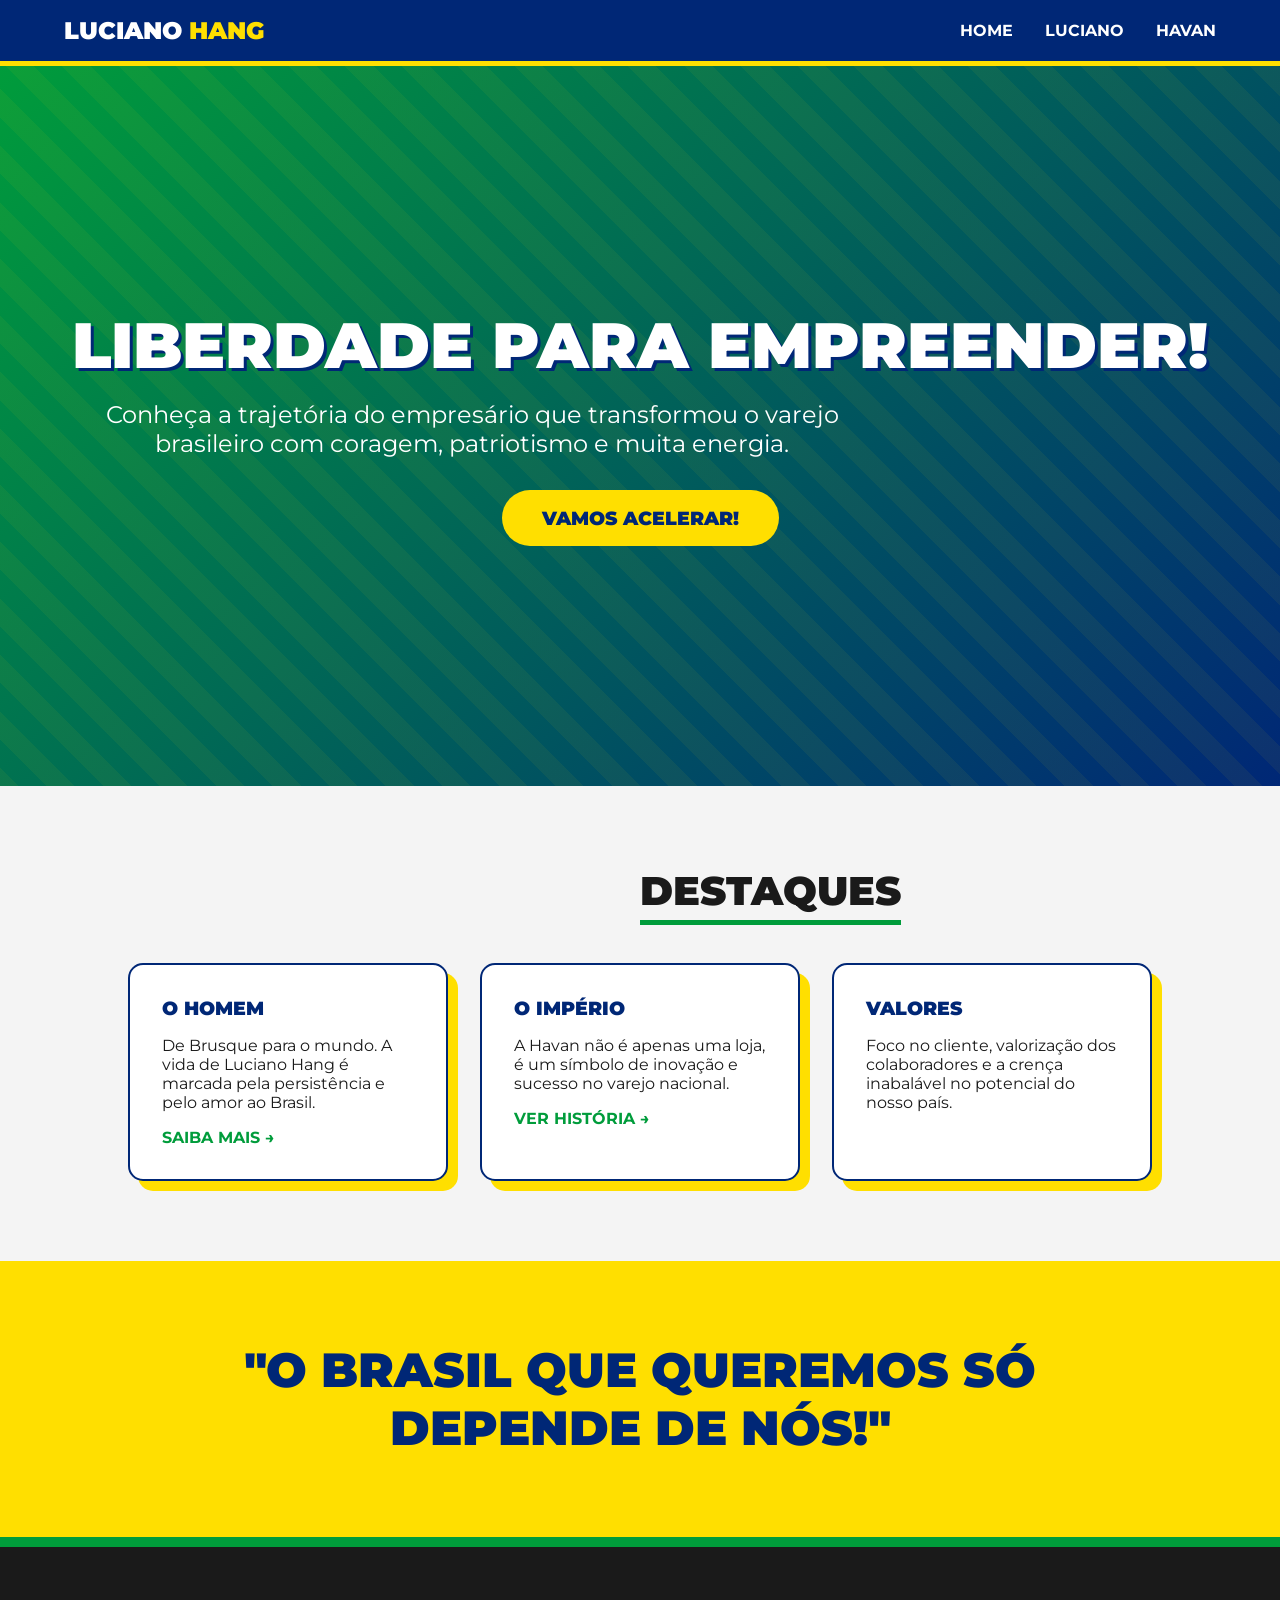
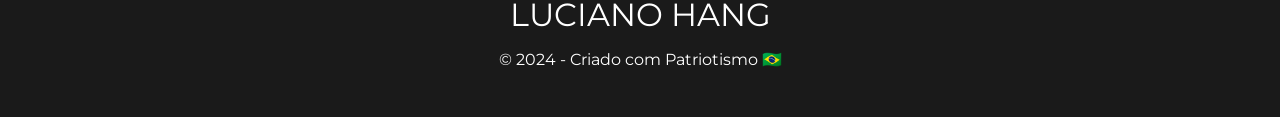
==== Luciano hang/index.html @ 40e2f148 "Add files via upload" ====
<!DOCTYPE html>
<html lang="pt-br">
<head>
    <meta charset="UTF-8">
    <meta name="viewport" content="width=device-width, initial-scale=1.0">
    <title>Luciano Hang | O Dono da Havan</title>
    <link rel="stylesheet" href="style.css">
    <link href="https://fonts.googleapis.com/css2?family=Montserrat:wght@400;700;900&display=swap" rel="stylesheet">
</head>
<body>
    <header>
        <div class="logo">LUCIANO <span>HANG</span></div>
        <nav>
            <ul>
                <li><a href="index.html">Home</a></li>
                <li><a href="luciano.html">Luciano</a></li>
                <li><a href="havan.html">Havan</a></li>
            </ul>
        </nav>
    </header>

    <main>
        <section class="hero">
            <div class="hero-content animate">
                <h1>LIBERDADE PARA EMPREENDER!</h1>
                <p>Conheça a trajetória do empresário que transformou o varejo brasileiro com coragem, patriotismo e muita energia.</p>
                <a href="#destaques" class="btn-main">VAMOS ACELERAR!</a>
            </div>
        </section>

        <section id="destaques">
            <h2 class="section-title animate">Destaques</h2>
            <div class="grid-container">
                <div class="card animate">
                    <h3>O Homem</h3>
                    <p>De Brusque para o mundo. A vida de Luciano Hang é marcada pela persistência e pelo amor ao Brasil.</p>
                    <a href="luciano.html" style="color: var(--green); font-weight: bold; text-decoration: none; display: inline-block; margin-top: 1rem;">SAIBA MAIS →</a>
                </div>
                <div class="card animate">
                    <h3>O Império</h3>
                    <p>A Havan não é apenas uma loja, é um símbolo de inovação e sucesso no varejo nacional.</p>
                    <a href="havan.html" style="color: var(--green); font-weight: bold; text-decoration: none; display: inline-block; margin-top: 1rem;">VER HISTÓRIA →</a>
                </div>
                <div class="card animate">
                    <h3>Valores</h3>
                    <p>Foco no cliente, valorização dos colaboradores e a crença inabalável no potencial do nosso país.</p>
                </div>
            </div>
        </section>

        <section style="background: var(--yellow); text-align: center;">
            <div class="animate">
                <h2 style="color: var(--blue); font-size: 3rem;">"O BRASIL QUE QUEREMOS SÓ DEPENDE DE NÓS!"</h2>
            </div>
        </section>
    </main>

    <footer>
        <div class="footer-logo">LUCIANO <span>HANG</span></div>
        <p>&copy; 2024 - Criado com Patriotismo 🇧🇷</p>
    </footer>

    <script src="script.js"></script>
</body>
</html>
---- Luciano hang/style.css ----
:root {
    --green: #009c3b;
    --yellow: #ffdf00;
    --blue: #002776;
    --white: #ffffff;
    --black: #1a1a1a;
    --light-gray: #f4f4f4;
}

* {
    margin: 0;
    padding: 0;
    box-sizing: border-box;
    font-family: 'Montserrat', sans-serif;
}

body {
    background-color: var(--light-gray);
    color: var(--black);
    overflow-x: hidden;
}

h1, h2, h3 {
    text-transform: uppercase;
    font-weight: 900;
}

/* Animations */
@keyframes slideIn {
    from { opacity: 0; transform: translateY(50px); }
    to { opacity: 1; transform: translateY(0); }
}

@keyframes pulse {
    0% { transform: scale(1); }
    50% { transform: scale(1.05); }
    100% { transform: scale(1); }
}

@keyframes float {
    0% { transform: translateY(0px); }
    50% { transform: translateY(-10px); }
    100% { transform: translateY(0px); }
}

.animate {
    opacity: 0;
    transition: all 0.8s ease-out;
}

.animate.visible {
    opacity: 1;
    transform: translateY(0);
}

/* Layout */
header {
    background: var(--blue);
    padding: 1rem 5%;
    display: flex;
    justify-content: space-between;
    align-items: center;
    position: sticky;
    top: 0;
    z-index: 1000;
    border-bottom: 5px solid var(--yellow);
}

.logo {
    color: var(--white);
    font-size: 1.5rem;
    font-weight: 900;
}

.logo span {
    color: var(--yellow);
}

nav ul {
    display: flex;
    list-style: none;
}

nav ul li {
    margin-left: 2rem;
}

nav ul li a {
    color: var(--white);
    text-decoration: none;
    font-weight: 700;
    text-transform: uppercase;
    transition: color 0.3s;
}

nav ul li a:hover {
    color: var(--yellow);
}

/* Hero Section */
.hero {
    height: 80vh;
    background: linear-gradient(135deg, var(--green) 0%, var(--blue) 100%);
    display: flex;
    flex-direction: column;
    justify-content: center;
    align-items: center;
    text-align: center;
    color: var(--white);
    padding: 2rem;
    position: relative;
    overflow: hidden;
}

.hero::after {
    content: '';
    position: absolute;
    width: 200%;
    height: 200%;
    background: repeating-linear-gradient(45deg, transparent, transparent 20px, rgba(255, 223, 0, 0.05) 20px, rgba(255, 223, 0, 0.05) 40px);
    z-index: 0;
}

.hero-content {
    position: relative;
    z-index: 1;
}

.hero h1 {
    font-size: 4rem;
    margin-bottom: 1rem;
    text-shadow: 3px 3px 0px var(--blue);
}

.hero p {
    font-size: 1.5rem;
    max-width: 800px;
    margin-bottom: 2rem;
}

.btn-main {
    background: var(--yellow);
    color: var(--blue);
    padding: 1rem 2.5rem;
    border: none;
    border-radius: 50px;
    font-weight: 900;
    font-size: 1.2rem;
    cursor: pointer;
    text-decoration: none;
    display: inline-block;
    transition: transform 0.3s, box-shadow 0.3s;
    animation: pulse 2s infinite;
}

.btn-main:hover {
    transform: scale(1.1);
    box-shadow: 0 10px 20px rgba(0,0,0,0.2);
}

/* Sections */
section {
    padding: 5rem 10%;
}

.section-title {
    text-align: center;
    font-size: 2.5rem;
    margin-bottom: 3rem;
    position: relative;
    display: inline-block;
    left: 50%;
    transform: translateX(-50%);
}

.section-title::after {
    content: '';
    position: absolute;
    bottom: -10px;
    left: 0;
    width: 100%;
    height: 5px;
    background: var(--green);
}

.grid-container {
    display: grid;
    grid-template-columns: repeat(auto-fit, minmax(300px, 1fr));
    gap: 2rem;
}

.card {
    background: var(--white);
    padding: 2rem;
    border-radius: 15px;
    box-shadow: 10px 10px 0px var(--yellow);
    border: 2px solid var(--blue);
    transition: transform 0.3s;
}

.card:hover {
    transform: rotate(-2deg) scale(1.02);
}

.card h3 {
    color: var(--blue);
    margin-bottom: 1rem;
}

/* Footer */
footer {
    background: var(--black);
    color: var(--white);
    padding: 3rem 5%;
    text-align: center;
    border-top: 10px solid var(--green);
}

.footer-logo {
    font-size: 2rem;
    margin-bottom: 1rem;
}

/* Responsive */
@media (max-width: 768px) {
    .hero h1 { font-size: 2.5rem; }
    nav ul { display: none; }
}
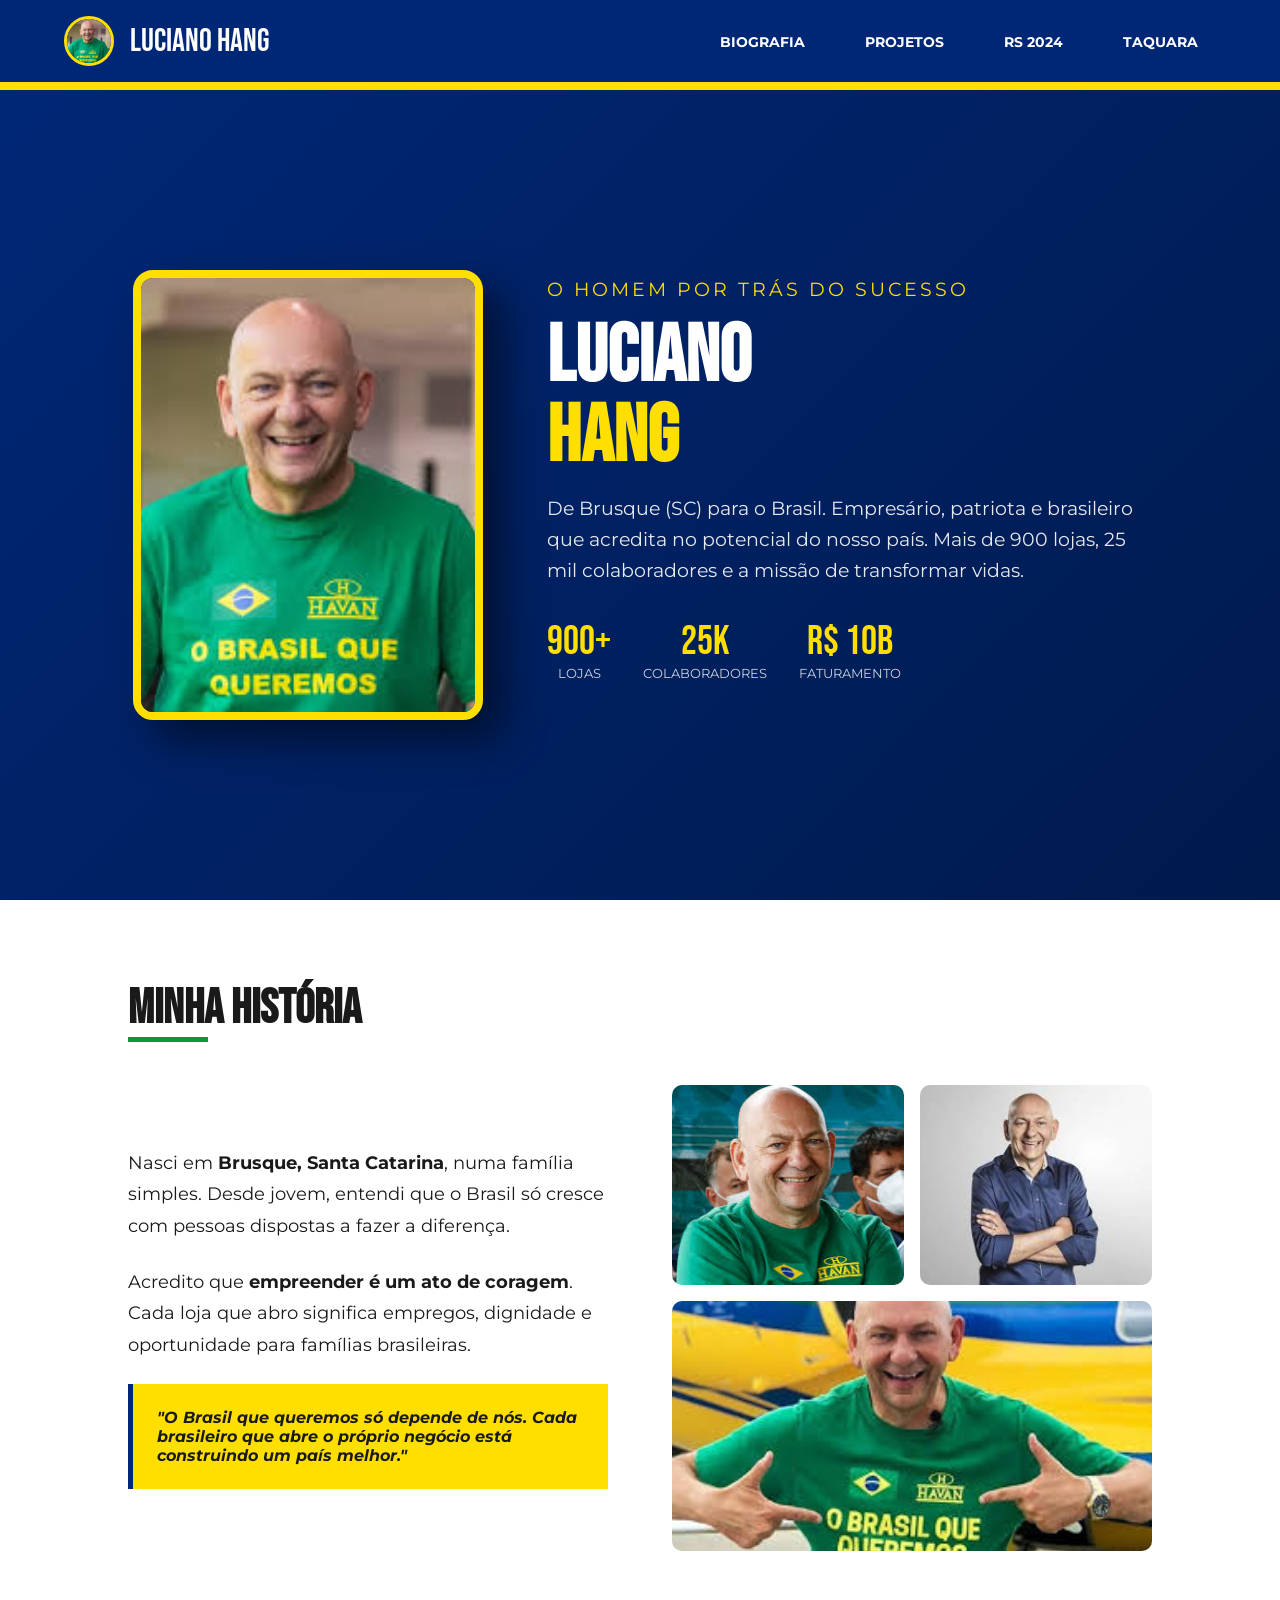
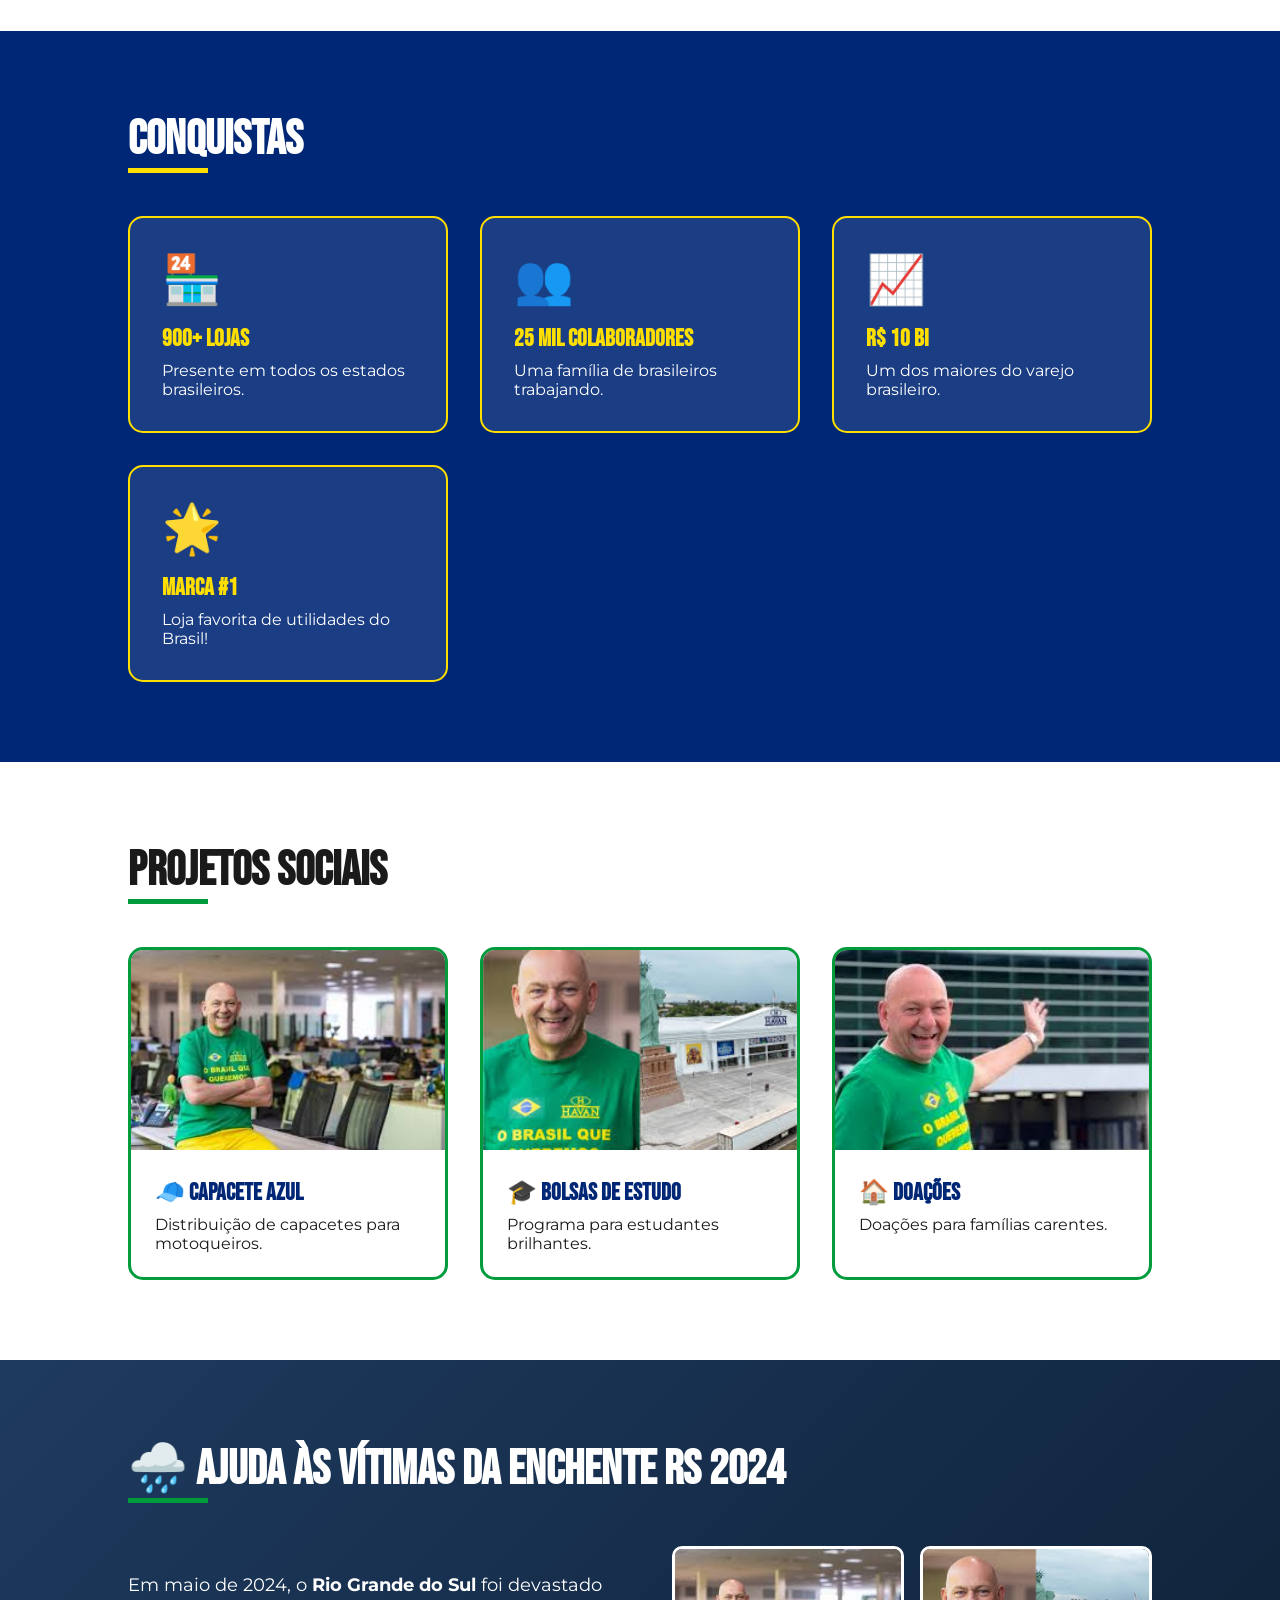
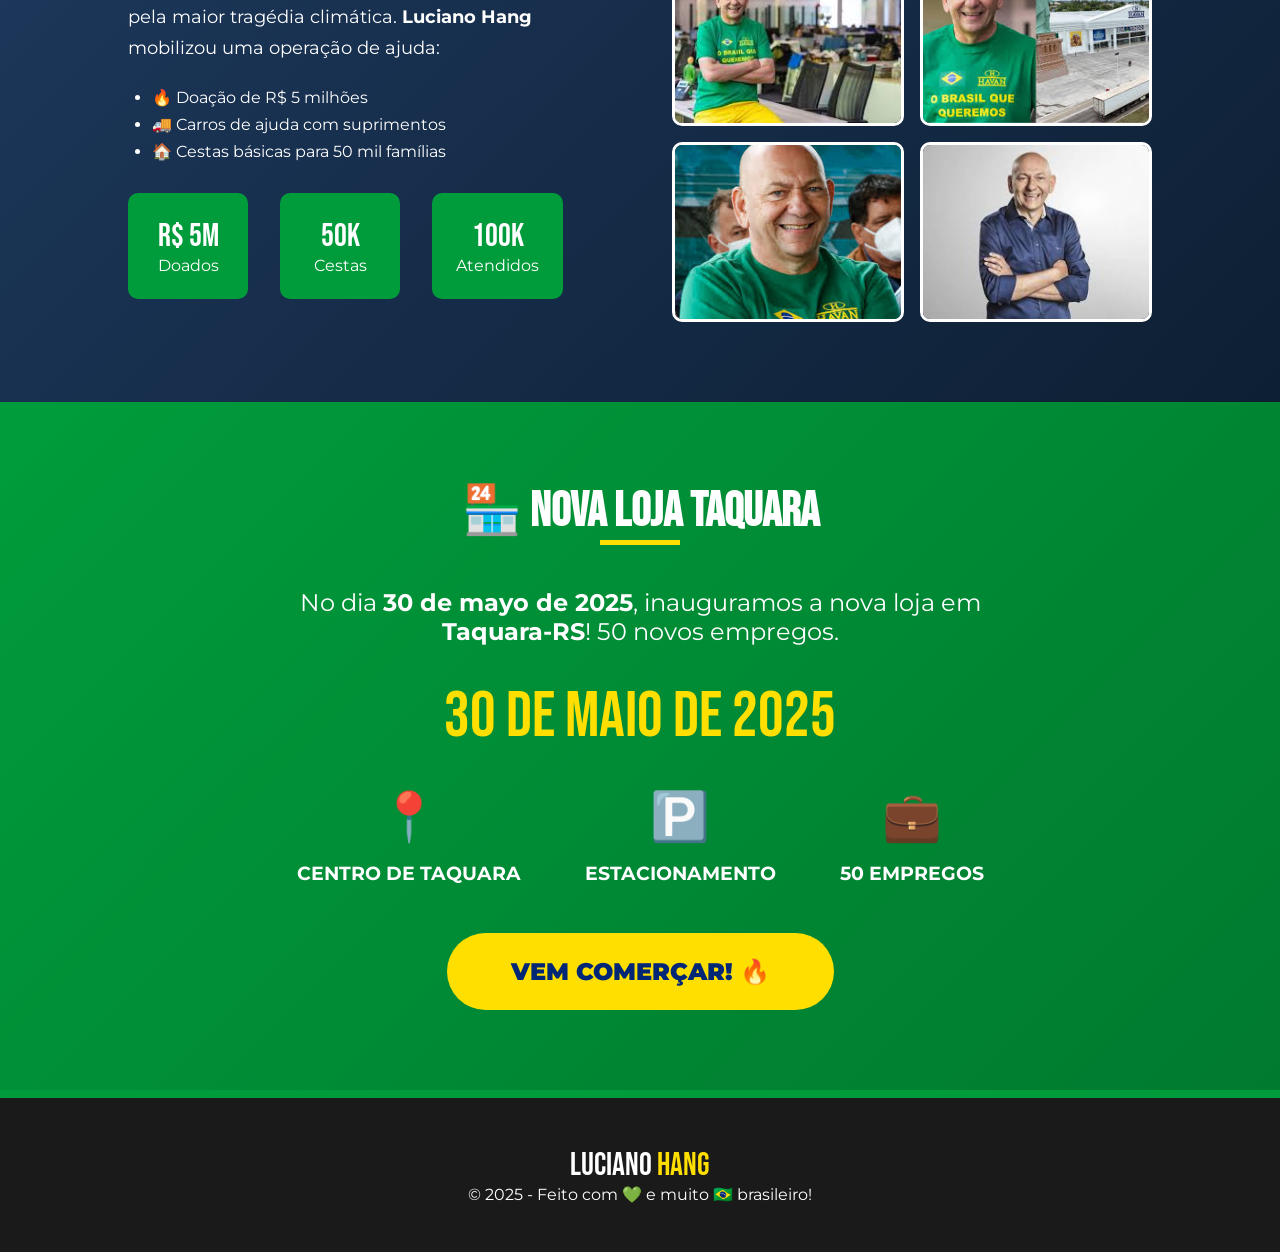
==== commit e80ad050: "Atualiza site com foco no Luciano Hang - biografia, projetos sociais, ajuda enchente RS 2024, nova l" ====
--- a/Luciano hang/index.html
+++ b/Luciano hang/index.html
@@ -1,65 +1,232 @@
-<!DOCTYPE html>
-<html lang="pt-br">
-<head>
-    <meta charset="UTF-8">
-    <meta name="viewport" content="width=device-width, initial-scale=1.0">
-    <title>Luciano Hang | O Dono da Havan</title>
-    <link rel="stylesheet" href="style.css">
-    <link href="https://fonts.googleapis.com/css2?family=Montserrat:wght@400;700;900&display=swap" rel="stylesheet">
-</head>
-<body>
-    <header>
-        <div class="logo">LUCIANO <span>HANG</span></div>
-        <nav>
-            <ul>
-                <li><a href="index.html">Home</a></li>
-                <li><a href="luciano.html">Luciano</a></li>
-                <li><a href="havan.html">Havan</a></li>
-            </ul>
-        </nav>
-    </header>
-
-    <main>
-        <section class="hero">
-            <div class="hero-content animate">
-                <h1>LIBERDADE PARA EMPREENDER!</h1>
-                <p>Conheça a trajetória do empresário que transformou o varejo brasileiro com coragem, patriotismo e muita energia.</p>
-                <a href="#destaques" class="btn-main">VAMOS ACELERAR!</a>
-            </div>
-        </section>
-
-        <section id="destaques">
-            <h2 class="section-title animate">Destaques</h2>
-            <div class="grid-container">
-                <div class="card animate">
-                    <h3>O Homem</h3>
-                    <p>De Brusque para o mundo. A vida de Luciano Hang é marcada pela persistência e pelo amor ao Brasil.</p>
-                    <a href="luciano.html" style="color: var(--green); font-weight: bold; text-decoration: none; display: inline-block; margin-top: 1rem;">SAIBA MAIS →</a>
-                </div>
-                <div class="card animate">
-                    <h3>O Império</h3>
-                    <p>A Havan não é apenas uma loja, é um símbolo de inovação e sucesso no varejo nacional.</p>
-                    <a href="havan.html" style="color: var(--green); font-weight: bold; text-decoration: none; display: inline-block; margin-top: 1rem;">VER HISTÓRIA →</a>
-                </div>
-                <div class="card animate">
-                    <h3>Valores</h3>
-                    <p>Foco no cliente, valorização dos colaboradores e a crença inabalável no potencial do nosso país.</p>
-                </div>
-            </div>
-        </section>
-
-        <section style="background: var(--yellow); text-align: center;">
-            <div class="animate">
-                <h2 style="color: var(--blue); font-size: 3rem;">"O BRASIL QUE QUEREMOS SÓ DEPENDE DE NÓS!"</h2>
-            </div>
-        </section>
-    </main>
-
-    <footer>
-        <div class="footer-logo">LUCIANO <span>HANG</span></div>
-        <p>&copy; 2024 - Criado com Patriotismo 🇧🇷</p>
-    </footer>
-
-    <script src="script.js"></script>
-</body>
-</html>
+<!DOCTYPE html>
+<html lang="pt-br">
+<head>
+    <meta charset="UTF-8">
+    <meta name="viewport" content="width=device-width, initial-scale=1.0">
+    <title>Luciano Hang | O Homem Por Trás do Sucesso</title>
+    <link rel="preconnect" href="https://fonts.googleapis.com">
+    <link rel="preconnect" href="https://fonts.gstatic.com" crossorigin>
+    <link href="https://fonts.googleapis.com/css2?family=Bebas+Neue&family=Montserrat:wght@400;700;900&display=swap" rel="stylesheet">
+    <style>
+        :root {
+            --green: #009c3b;
+            --yellow: #ffdf00;
+            --blue: #002776;
+            --red: #c8102e;
+            --white: #ffffff;
+            --black: #1a1a1a;
+            --gold: #d4af37;
+        }
+        * { margin: 0; padding: 0; box-sizing: border-box; }
+        body { font-family: 'Montserrat', sans-serif; background: #f8f8f8; color: var(--black); overflow-x: hidden; }
+        
+        /* Header */
+        header { background: var(--blue); padding: 1rem 5%; display: flex; justify-content: space-between; align-items: center; position: sticky; top: 0; z-index: 1000; border-bottom: 8px solid var(--yellow); }
+        .logo-container { display: flex; align-items: center; gap: 1rem; }
+        .photo-thumb { width: 50px; height: 50px; border-radius: 50%; border: 3px solid var(--yellow); object-fit: cover; }
+        .brand-text { font-family: 'Bebas Neue', sans-serif; font-size: 2rem; color: var(--white); }
+        nav ul { display: flex; list-style: none; gap: 1.5rem; }
+        nav a { color: var(--white); text-decoration: none; font-weight: 700; text-transform: uppercase; font-size: 0.85rem; padding: 0.5rem 1rem; border: 2px solid transparent; transition: all 0.3s; }
+        nav a:hover { border-color: var(--yellow); color: var(--yellow); }
+        
+        /* HERO */
+        .hero { min-height: 90vh; background: linear-gradient(135deg, var(--blue), #001a4d); display: flex; align-items: center; justify-content: center; gap: 4rem; padding: 4rem 5%; }
+        .hero-photo { width: 350px; height: 450px; object-fit: cover; border: 8px solid var(--yellow); border-radius: 20px; box-shadow: 20px 20px 40px rgba(0,0,0,0.5); animation: photoFloat 3s ease-in-out infinite; }
+        @keyframes photoFloat { 0%, 100% { transform: translateY(0); } 50% { transform: translateY(-15px); } }
+        .hero-content { color: var(--white); max-width: 600px; }
+        .hero-subtitle { font-size: 1.2rem; color: var(--yellow); text-transform: uppercase; letter-spacing: 3px; margin-bottom: 1rem; }
+        .hero-title { font-family: 'Bebas Neue', sans-serif; font-size: 5rem; line-height: 1; margin-bottom: 1rem; }
+        .hero-title span { color: var(--yellow); display: block; }
+        .hero-desc { font-size: 1.2rem; line-height: 1.6; margin-bottom: 2rem; opacity: 0.9; }
+        .hero-stats { display: flex; gap: 2rem; margin-bottom: 2rem; }
+        .stat-item { text-align: center; }
+        .stat-value { font-family: 'Bebas Neue', sans-serif; font-size: 2.5rem; color: var(--yellow); }
+        .stat-label { font-size: 0.8rem; text-transform: uppercase; opacity: 0.8; }
+        
+        /* Sections */
+        section { padding: 5rem 10%; }
+        .section-title { font-family: 'Bebas Neue', sans-serif; font-size: 3rem; margin-bottom: 3rem; position: relative; display: inline-block; }
+        .section-title::after { content: ''; position: absolute; bottom: -5px; left: 0; width: 80px; height: 5px; background: var(--green); }
+        
+        /* Bio */
+        .bio { background: var(--white); }
+        .bio-grid { display: grid; grid-template-columns: 1fr 1fr; gap: 4rem; align-items: center; }
+        .bio-text p { font-size: 1.1rem; line-height: 1.8; margin-bottom: 1.5rem; }
+        .bio-highlight { background: var(--yellow); padding: 1.5rem; border-left: 5px solid var(--blue); font-weight: 700; font-style: italic; }
+        .bio-photos { display: grid; grid-template-columns: 1fr 1fr; gap: 1rem; }
+        .bio-photo { width: 100%; height: 200px; object-fit: cover; border-radius: 10px; transition: transform 0.3s; }
+        .bio-photo:hover { transform: scale(1.05); }
+        .bio-photo.full { grid-column: span 2; height: 250px; }
+        
+        /* Achievements */
+        .achievements { background: var(--blue); color: var(--white); }
+        .achievements .section-title { color: var(--white); }
+        .achievements .section-title::after { background: var(--yellow); }
+        .achievements-grid { display: grid; grid-template-columns: repeat(auto-fit, minmax(250px, 1fr)); gap: 2rem; }
+        .achievement-card { background: rgba(255,255,255,0.1); padding: 2rem; border-radius: 15px; border: 2px solid var(--yellow); transition: all 0.3s; }
+        .achievement-card:hover { transform: translateY(-10px); background: rgba(255,255,255,0.15); }
+        .achievement-icon { font-size: 3rem; margin-bottom: 1rem; }
+        .achievement-title { font-family: 'Bebas Neue', sans-serif; font-size: 1.5rem; color: var(--yellow); margin-bottom: 0.5rem; }
+        
+        /* Social */
+        .social { background: #fff; }
+        .projects-grid { display: grid; grid-template-columns: repeat(auto-fit, minmax(300px, 1fr)); gap: 2rem; }
+        .project-card { border: 3px solid var(--green); border-radius: 15px; overflow: hidden; transition: all 0.3s; }
+        .project-card:hover { transform: translateY(-10px); box-shadow: 0 15px 40px rgba(0,0,0,0.2); }
+        .project-image { width: 100%; height: 200px; object-fit: cover; }
+        .project-content { padding: 1.5rem; }
+        .project-title { font-family: 'Bebas Neue', sans-serif; font-size: 1.5rem; color: var(--blue); margin-bottom: 0.5rem; }
+        
+        /* Flood Help */
+        .flood-help { background: linear-gradient(135deg, #1e3a5f, #0d1f33); color: var(--white); }
+        .flood-help .section-title { color: var(--white); }
+        .flood-content { display: grid; grid-template-columns: 1fr 1fr; gap: 4rem; align-items: center; }
+        .flood-text p { font-size: 1.1rem; line-height: 1.8; margin-bottom: 1.5rem; }
+        .flood-stats { display: flex; gap: 2rem; margin-top: 2rem; }
+        .flood-stat { background: var(--green); padding: 1.5rem; border-radius: 10px; text-align: center; min-width: 120px; }
+        .flood-stat-value { font-family: 'Bebas Neue', sans-serif; font-size: 2rem; }
+        .flood-images { display: grid; grid-template-columns: 1fr 1fr; gap: 1rem; }
+        .flood-img { width: 100%; height: 180px; object-fit: cover; border-radius: 10px; border: 3px solid var(--white); }
+        
+        /* New Store */
+        .new-store { background: linear-gradient(135deg, var(--green), #007a2f); color: var(--white); text-align: center; }
+        .new-store .section-title { color: var(--white); display: block; }
+        .new-store .section-title::after { background: var(--yellow); left: 50%; transform: translateX(-50%); }
+        .store-countdown { font-family: 'Bebas Neue', sans-serif; font-size: 4rem; color: var(--yellow); margin: 2rem 0; animation: pulse 1s infinite; }
+        @keyframes pulse { 0%, 100% { transform: scale(1); } 50% { transform: scale(1.05); } }
+        .store-info { display: flex; justify-content: center; gap: 4rem; flex-wrap: wrap; margin-top: 2rem; }
+        .store-item { text-align: center; }
+        .store-item-icon { font-size: 3rem; margin-bottom: 1rem; }
+        .store-item-text { font-size: 1.2rem; font-weight: 700; }
+        .store-cta { margin-top: 3rem; display: inline-block; background: var(--yellow); color: var(--blue); padding: 1.5rem 4rem; font-size: 1.5rem; font-weight: 900; text-decoration: none; border-radius: 50px; transition: all 0.3s; }
+        .store-cta:hover { transform: scale(1.1); box-shadow: 0 10px 30px rgba(0,0,0,0.3); }
+        
+        /* Footer */
+        footer { background: var(--black); color: var(--white); padding: 3rem 5%; text-align: center; border-top: 8px solid var(--green); }
+        .footer-logo { font-family: 'Bebas Neue', sans-serif; font-size: 2rem; }
+        .footer-logo span { color: var(--yellow); }
+        
+        @media (max-width: 900px) {
+            .hero, .bio-grid, .flood-content { grid-template-columns: 1fr; text-align: center; }
+            .hero-photo { width: 250px; height: 320px; }
+            .hero-title { font-size: 3rem; }
+            nav ul { display: none; }
+        }
+    </style>
+</head>
+<body>
+    <header>
+        <div class="logo-container">
+            <img src="Assets/download.jpg" alt="Luciano Hang" class="photo-thumb">
+            <div class="brand-text">LUCIANO HANG</div>
+        </div>
+        <nav>
+            <ul>
+                <li><a href="#bio">Biografia</a></li>
+                <li><a href="#projetos">Projetos</a></li>
+                <li><a href="#enchente">RS 2024</a></li>
+                <li><a href="#loja">Taquara</a></li>
+            </ul>
+        </nav>
+    </header>
+
+    <main>
+        <!-- HERO -->
+        <section class="hero">
+            <img src="Assets/download.jpg" alt="Luciano Hang" class="hero-photo">
+            <div class="hero-content">
+                <p class="hero-subtitle">O Homem por Trás do Sucesso</p>
+                <h1 class="hero-title">LUCIANO<br><span>HANG</span></h1>
+                <p class="hero-desc">De Brusque (SC) para o Brasil. Empresário, patriota e brasileiro que acredita no potencial do nosso país. Mais de 900 lojas, 25 mil colaboradores e a missão de transformar vidas.</p>
+                <div class="hero-stats">
+                    <div class="stat-item"><div class="stat-value">900+</div><div class="stat-label">Lojas</div></div>
+                    <div class="stat-item"><div class="stat-value">25K</div><div class="stat-label">Colaboradores</div></div>
+                    <div class="stat-item"><div class="stat-value">R$ 10B</div><div class="stat-label">Faturamento</div></div>
+                </div>
+            </div>
+        </section>
+
+        <!-- BIO -->
+        <section class="bio" id="bio">
+            <h2 class="section-title">MINHA HISTÓRIA</h2>
+            <div class="bio-grid">
+                <div class="bio-text">
+                    <p>Nasci em <strong>Brusque, Santa Catarina</strong>, numa família simples. Desde jovem, entendi que o Brasil só cresce com pessoas dispostas a fazer a diferença.</p>
+                    <p>Acredito que <strong>empreender é um ato de coragem</strong>. Cada loja que abro significa empregos, dignidade e oportunidade para famílias brasileiras.</p>
+                    <div class="bio-highlight">"O Brasil que queremos só depende de nós. Cada brasileiro que abre o próprio negócio está construindo um país melhor."</div>
+                </div>
+                <div class="bio-photos">
+                    <img src="Assets/download (1).jpg" alt="Luciano" class="bio-photo">
+                    <img src="Assets/download (2).jpg" alt="Luciano" class="bio-photo">
+                    <img src="Assets/download (3).jpg" alt="Luciano" class="bio-photo full">
+                </div>
+            </div>
+        </section>
+
+        <!-- CONQUISTAS -->
+        <section class="achievements">
+            <h2 class="section-title">CONQUISTAS</h2>
+            <div class="achievements-grid">
+                <div class="achievement-card"><div class="achievement-icon">🏪</div><h3 class="achievement-title">900+ LOJAS</h3><p>Presente em todos os estados brasileiros.</p></div>
+                <div class="achievement-card"><div class="achievement-icon">👥</div><h3 class="achievement-title">25 MIL COLABORADORES</h3><p>Uma família de brasileiros trabajando.</p></div>
+                <div class="achievement-card"><div class="achievement-icon">📈</div><h3 class="achievement-title">R$ 10 BI</h3><p>Um dos maiores do varejo brasileiro.</p></div>
+                <div class="achievement-card"><div class="achievement-icon">🌟</div><h3 class="achievement-title">MARCA #1</h3><p>Loja favorita de utilidades do Brasil!</p></div>
+            </div>
+        </section>
+
+        <!-- PROJETOS SOCIAIS -->
+        <section class="social" id="projetos">
+            <h2 class="section-title">PROJETOS SOCIAIS</h2>
+            <div class="projects-grid">
+                <div class="project-card"><img src="Assets/images.jpg" alt="Projeto" class="project-image"><div class="project-content"><h3 class="project-title">🧢 CAPACETE AZUL</h3><p>Distribuição de capacetes para motoqueiros.</p></div></div>
+                <div class="project-card"><img src="Assets/images (1).jpg" alt="Projeto" class="project-image"><div class="project-content"><h3 class="project-title">🎓 BOLSAS DE ESTUDO</h3><p>Programa para estudantes brilhantes.</p></div></div>
+                <div class="project-card"><img src="Assets/download (4).jpg" alt="Projeto" class="project-image"><div class="project-content"><h3 class="project-title">🏠 DOAÇÕES</h3><p>Doações para famílias carentes.</p></div></div>
+            </div>
+        </section>
+
+        <!-- ENCHENTE RS 2024 -->
+        <section class="flood-help" id="enchente">
+            <h2 class="section-title">🌧️ AJUDA ÀS VÍTIMAS DA ENCHENTE RS 2024</h2>
+            <div class="flood-content">
+                <div class="flood-text">
+                    <p>Em maio de 2024, o <strong>Rio Grande do Sul</strong> foi devastado pela maior tragédia climática. <strong>Luciano Hang</strong> mobilizou uma operação de ajuda:</p>
+                    <ul style="margin-left:1.5rem;margin-bottom:1.5rem;">
+                        <li style="margin-bottom:0.5rem;">🔥 Doação de R$ 5 milhões</li>
+                        <li style="margin-bottom:0.5rem;">🚚 Carros de ajuda com suprimentos</li>
+                        <li style="margin-bottom:0.5rem;">🏠 Cestas básicas para 50 mil famílias</li>
+                    </ul>
+                    <div class="flood-stats">
+                        <div class="flood-stat"><div class="flood-stat-value">R$ 5M</div><div>Doados</div></div>
+                        <div class="flood-stat"><div class="flood-stat-value">50K</div><div>Cestas</div></div>
+                        <div class="flood-stat"><div class="flood-stat-value">100K</div><div>Atendidos</div></div>
+                    </div>
+                </div>
+                <div class="flood-images">
+                    <img src="Assets/images.jpg" alt="Ajuda RS" class="flood-img">
+                    <img src="Assets/images (1).jpg" alt="Ajuda RS" class="flood-img">
+                    <img src="Assets/download (1).jpg" alt="Ajuda RS" class="flood-img">
+                    <img src="Assets/download (2).jpg" alt="Ajuda RS" class="flood-img">
+                </div>
+            </div>
+        </section>
+
+        <!-- NOVA LOJA TAQUARA -->
+        <section class="new-store" id="loja">
+            <h2 class="section-title">🏪 NOVA LOJA TAQUARA</h2>
+            <p style="font-size:1.5rem;max-width:700px;margin:0 auto;">No dia <strong>30 de mayo de 2025</strong>, inauguramos a nova loja em <strong>Taquara-RS</strong>! 50 novos empregos.</p>
+            <div class="store-countdown">30 DE MAIO DE 2025</div>
+            <div class="store-info">
+                <div class="store-item"><div class="store-item-icon">📍</div><div class="store-item-text">CENTRO DE TAQUARA</div></div>
+                <div class="store-item"><div class="store-item-icon">🅿️</div><div class="store-item-text">ESTACIONAMENTO</div></div>
+                <div class="store-item"><div class="store-item-icon">💼</div><div class="store-item-text">50 EMPREGOS</div></div>
+            </div>
+            <a href="#" class="store-cta">VEM COMERÇAR! 🔥</a>
+        </section>
+    </main>
+
+    <footer>
+        <div class="footer-logo">LUCIANO <span>HANG</span></div>
+        <p>© 2025 - Feito com 💚 e muito 🇧🇷 brasileiro!</p>
+    </footer>
+</body>
+</html>
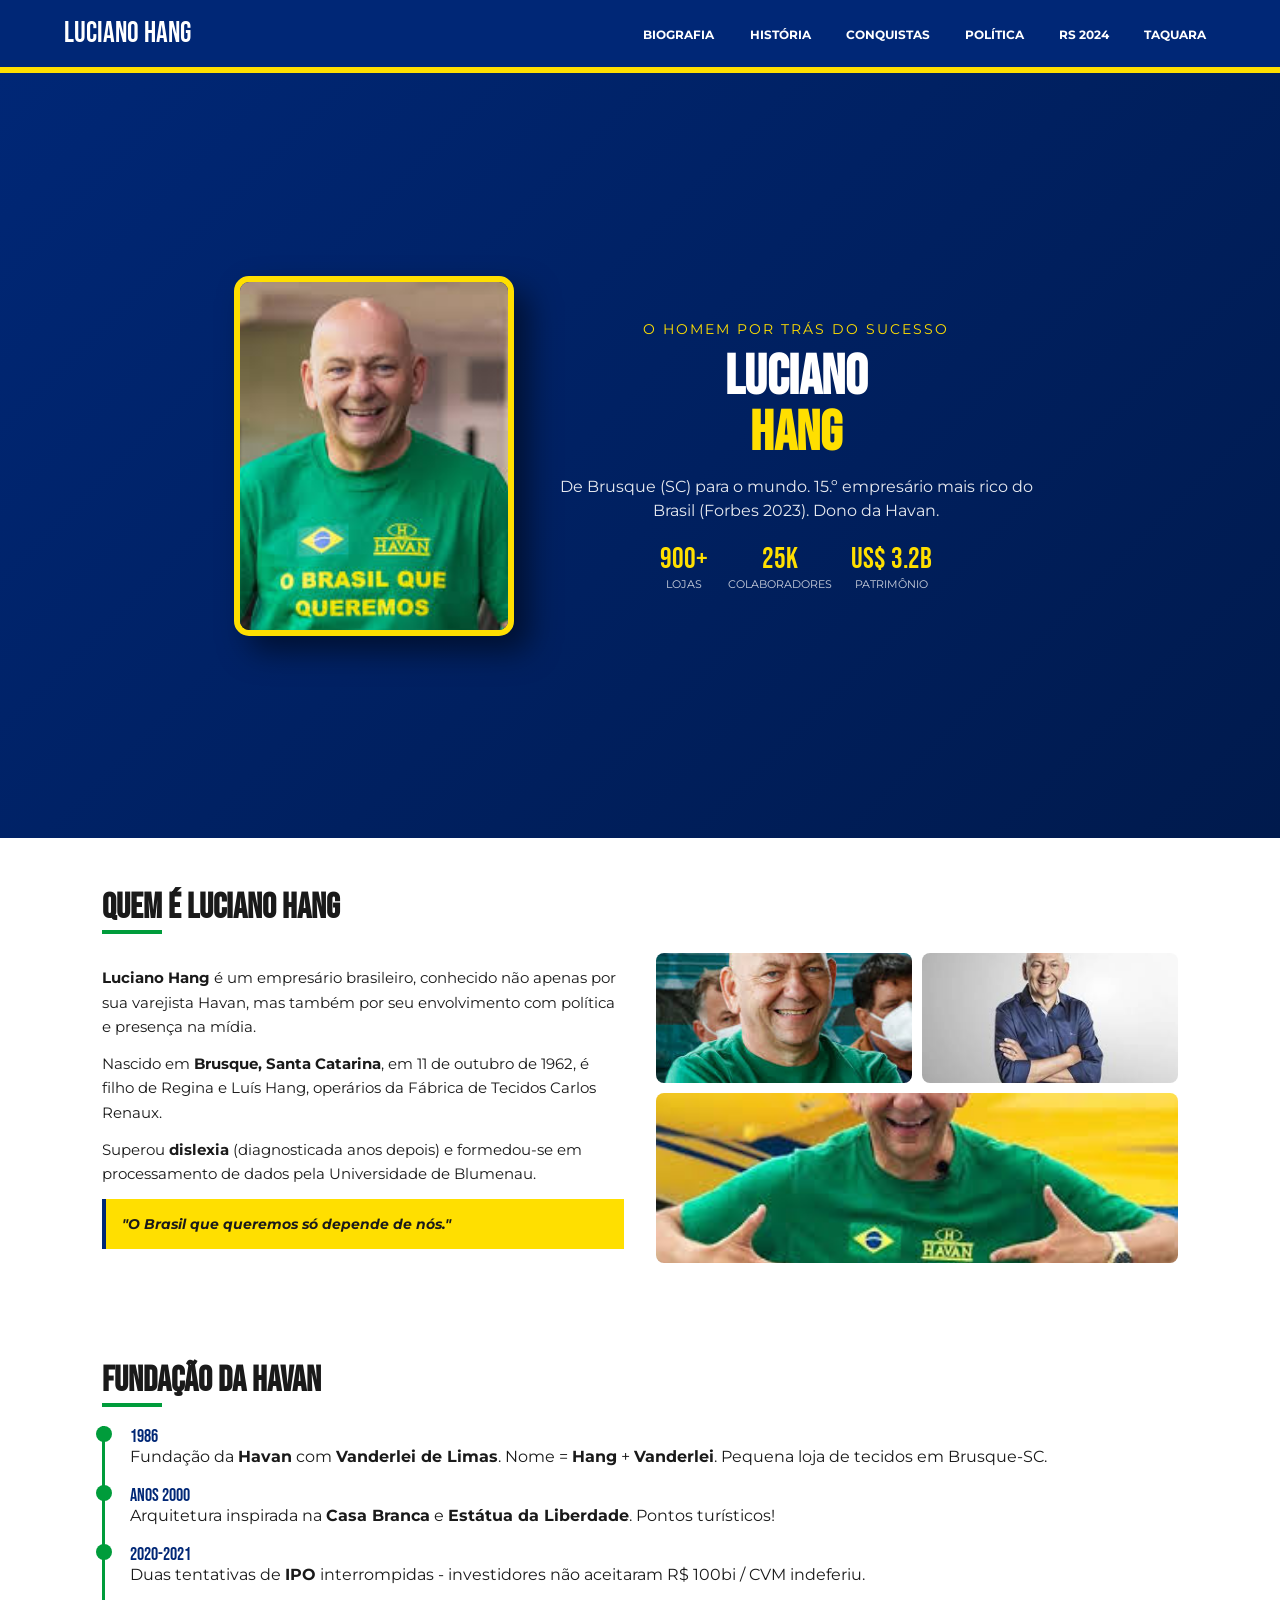
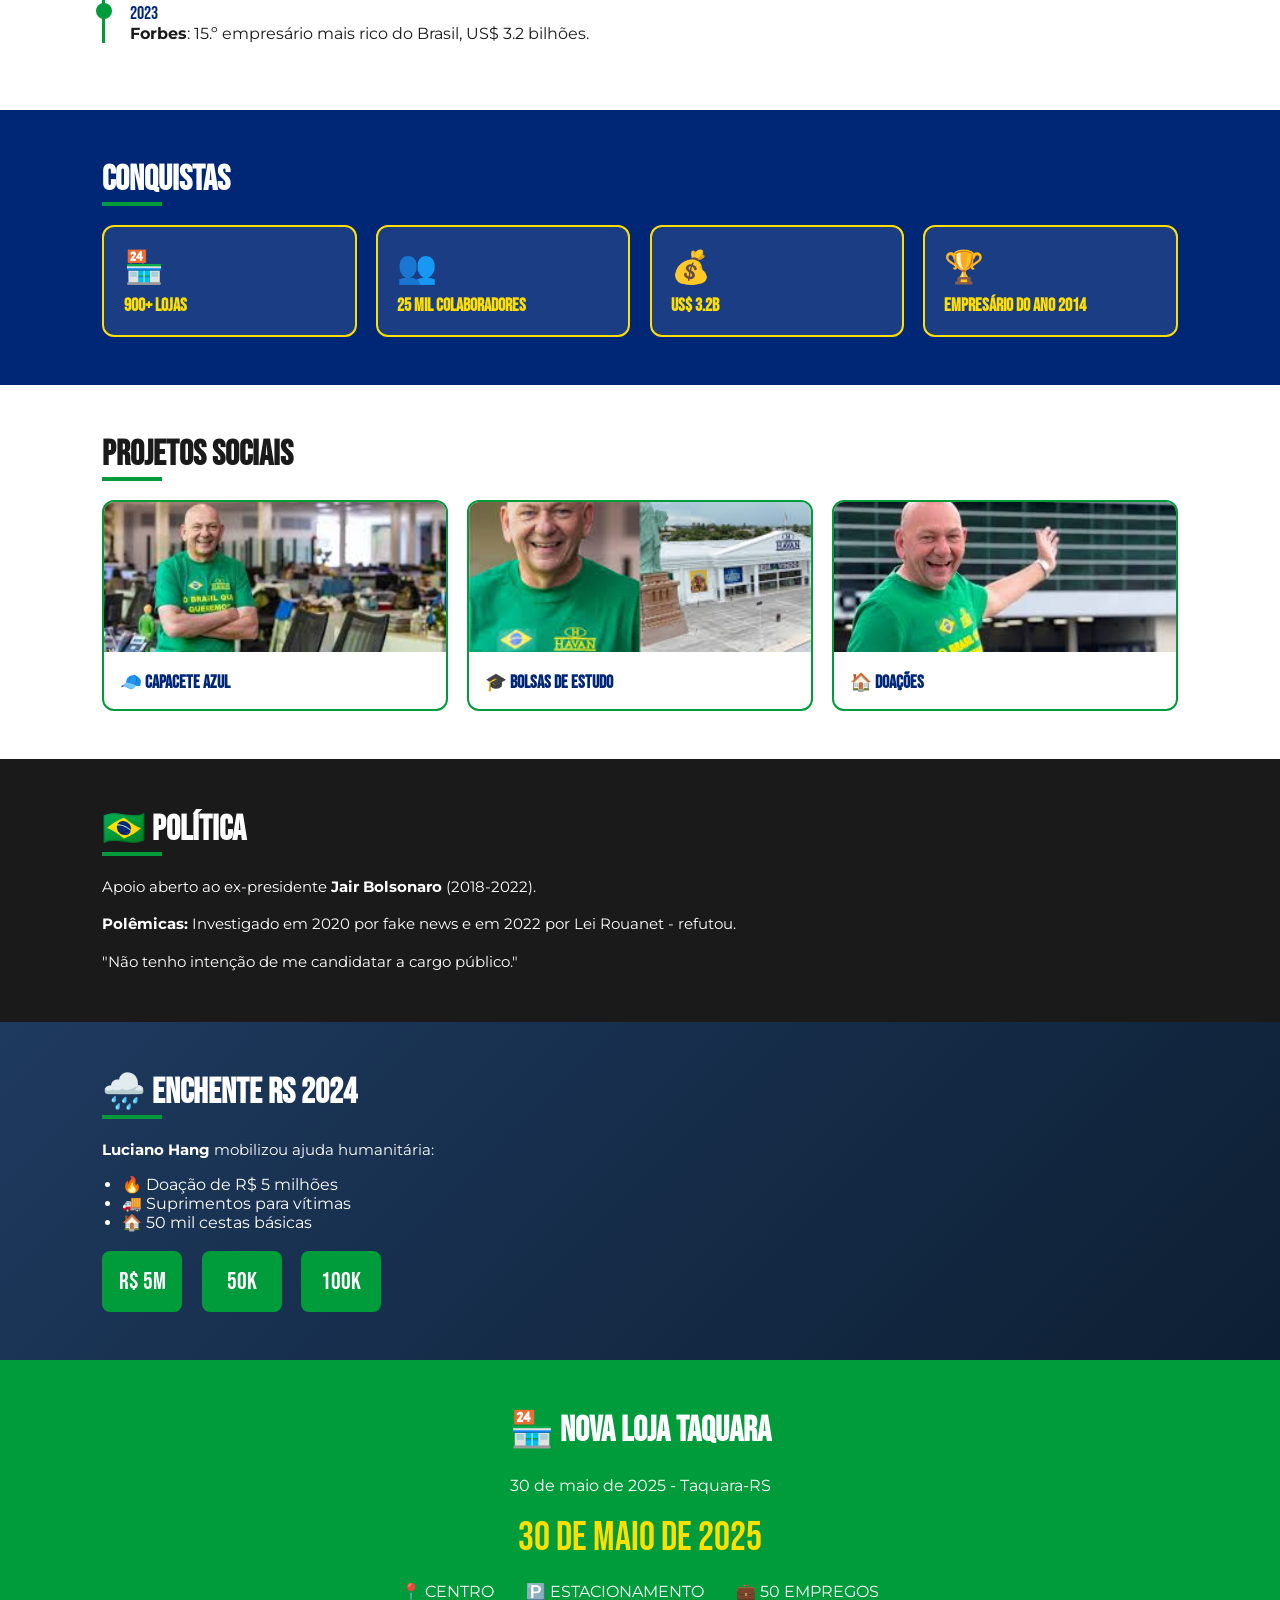
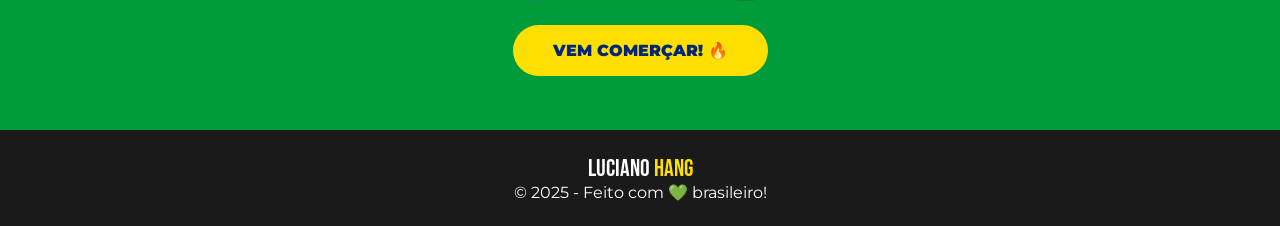
==== commit 15d8fca7: "Site Luciano Hang - biografia completa, história, projetos sociais, política, ajuda enchente RS 2024" ====
--- a/Luciano hang/index.html
+++ b/Luciano hang/index.html
@@ -3,157 +3,111 @@
 <head>
     <meta charset="UTF-8">
     <meta name="viewport" content="width=device-width, initial-scale=1.0">
-    <title>Luciano Hang | O Homem Por Trás do Sucesso</title>
-    <link rel="preconnect" href="https://fonts.googleapis.com">
-    <link rel="preconnect" href="https://fonts.gstatic.com" crossorigin>
+    <title>Luciano Hang | Quem É</title>
     <link href="https://fonts.googleapis.com/css2?family=Bebas+Neue&family=Montserrat:wght@400;700;900&display=swap" rel="stylesheet">
     <style>
-        :root {
-            --green: #009c3b;
-            --yellow: #ffdf00;
-            --blue: #002776;
-            --red: #c8102e;
-            --white: #ffffff;
-            --black: #1a1a1a;
-            --gold: #d4af37;
-        }
+        :root { --green: #009c3b; --yellow: #ffdf00; --blue: #002776; --red: #c8102e; --white: #ffffff; --black: #1a1a1a; }
         * { margin: 0; padding: 0; box-sizing: border-box; }
-        body { font-family: 'Montserrat', sans-serif; background: #f8f8f8; color: var(--black); overflow-x: hidden; }
-        
-        /* Header */
-        header { background: var(--blue); padding: 1rem 5%; display: flex; justify-content: space-between; align-items: center; position: sticky; top: 0; z-index: 1000; border-bottom: 8px solid var(--yellow); }
-        .logo-container { display: flex; align-items: center; gap: 1rem; }
-        .photo-thumb { width: 50px; height: 50px; border-radius: 50%; border: 3px solid var(--yellow); object-fit: cover; }
-        .brand-text { font-family: 'Bebas Neue', sans-serif; font-size: 2rem; color: var(--white); }
-        nav ul { display: flex; list-style: none; gap: 1.5rem; }
-        nav a { color: var(--white); text-decoration: none; font-weight: 700; text-transform: uppercase; font-size: 0.85rem; padding: 0.5rem 1rem; border: 2px solid transparent; transition: all 0.3s; }
-        nav a:hover { border-color: var(--yellow); color: var(--yellow); }
-        
-        /* HERO */
-        .hero { min-height: 90vh; background: linear-gradient(135deg, var(--blue), #001a4d); display: flex; align-items: center; justify-content: center; gap: 4rem; padding: 4rem 5%; }
-        .hero-photo { width: 350px; height: 450px; object-fit: cover; border: 8px solid var(--yellow); border-radius: 20px; box-shadow: 20px 20px 40px rgba(0,0,0,0.5); animation: photoFloat 3s ease-in-out infinite; }
-        @keyframes photoFloat { 0%, 100% { transform: translateY(0); } 50% { transform: translateY(-15px); } }
-        .hero-content { color: var(--white); max-width: 600px; }
-        .hero-subtitle { font-size: 1.2rem; color: var(--yellow); text-transform: uppercase; letter-spacing: 3px; margin-bottom: 1rem; }
-        .hero-title { font-family: 'Bebas Neue', sans-serif; font-size: 5rem; line-height: 1; margin-bottom: 1rem; }
+        body { font-family: 'Montserrat', sans-serif; background: #f8f8f8; color: var(--black); }
+        header { background: var(--blue); padding: 1rem 5%; display: flex; justify-content: space-between; align-items: center; border-bottom: 6px solid var(--yellow); flex-wrap: wrap; }
+        .brand-text { font-family: 'Bebas Neue', sans-serif; font-size: 1.8rem; color: var(--white); }
+        nav ul { display: flex; list-style: none; gap: 1rem; flex-wrap: wrap; }
+        nav a { color: var(--white); text-decoration: none; font-weight: 700; text-transform: uppercase; font-size: 0.75rem; padding: 0.4rem 0.6rem; }
+        nav a:hover { color: var(--yellow); }
+        .hero { min-height: 85vh; background: linear-gradient(135deg, var(--blue), #001a4d); display: flex; align-items: center; justify-content: center; gap: 2rem; padding: 2rem 5%; flex-wrap: wrap; text-align: center; }
+        .hero-photo { width: 280px; height: 360px; object-fit: cover; border: 6px solid var(--yellow); border-radius: 15px; box-shadow: 15px 15px 30px rgba(0,0,0,0.5); }
+        .hero-content { color: var(--white); max-width: 500px; }
+        .hero-subtitle { font-size: 0.9rem; color: var(--yellow); text-transform: uppercase; letter-spacing: 2px; margin-bottom: 0.8rem; }
+        .hero-title { font-family: 'Bebas Neue', sans-serif; font-size: 3.5rem; line-height: 1; margin-bottom: 0.8rem; }
         .hero-title span { color: var(--yellow); display: block; }
-        .hero-desc { font-size: 1.2rem; line-height: 1.6; margin-bottom: 2rem; opacity: 0.9; }
-        .hero-stats { display: flex; gap: 2rem; margin-bottom: 2rem; }
-        .stat-item { text-align: center; }
-        .stat-value { font-family: 'Bebas Neue', sans-serif; font-size: 2.5rem; color: var(--yellow); }
-        .stat-label { font-size: 0.8rem; text-transform: uppercase; opacity: 0.8; }
-        
-        /* Sections */
-        section { padding: 5rem 10%; }
-        .section-title { font-family: 'Bebas Neue', sans-serif; font-size: 3rem; margin-bottom: 3rem; position: relative; display: inline-block; }
-        .section-title::after { content: ''; position: absolute; bottom: -5px; left: 0; width: 80px; height: 5px; background: var(--green); }
-        
-        /* Bio */
+        .hero-desc { font-size: 1rem; line-height: 1.5; margin-bottom: 1.2rem; opacity: 0.9; }
+        .hero-stats { display: flex; gap: 1.2rem; justify-content: center; flex-wrap: wrap; }
+        .stat-value { font-family: 'Bebas Neue', sans-serif; font-size: 1.8rem; color: var(--yellow); }
+        .stat-label { font-size: 0.7rem; text-transform: uppercase; opacity: 0.8; }
+        section { padding: 3rem 8%; }
+        .section-title { font-family: 'Bebas Neue', sans-serif; font-size: 2.2rem; margin-bottom: 1.5rem; position: relative; }
+        .section-title::after { content: ''; position: absolute; bottom: -5px; left: 0; width: 60px; height: 4px; background: var(--green); }
         .bio { background: var(--white); }
-        .bio-grid { display: grid; grid-template-columns: 1fr 1fr; gap: 4rem; align-items: center; }
-        .bio-text p { font-size: 1.1rem; line-height: 1.8; margin-bottom: 1.5rem; }
-        .bio-highlight { background: var(--yellow); padding: 1.5rem; border-left: 5px solid var(--blue); font-weight: 700; font-style: italic; }
-        .bio-photos { display: grid; grid-template-columns: 1fr 1fr; gap: 1rem; }
-        .bio-photo { width: 100%; height: 200px; object-fit: cover; border-radius: 10px; transition: transform 0.3s; }
-        .bio-photo:hover { transform: scale(1.05); }
-        .bio-photo.full { grid-column: span 2; height: 250px; }
-        
-        /* Achievements */
+        .bio-grid { display: grid; grid-template-columns: 1fr 1fr; gap: 2rem; align-items: center; }
+        .bio-text p { font-size: 0.95rem; line-height: 1.6; margin-bottom: 0.8rem; }
+        .bio-highlight { background: var(--yellow); padding: 1rem; border-left: 4px solid var(--blue); font-weight: 700; font-style: italic; font-size: 0.9rem; }
+        .bio-photos { display: grid; grid-template-columns: 1fr 1fr; gap: 0.6rem; }
+        .bio-photo { width: 100%; height: 130px; object-fit: cover; border-radius: 8px; }
+        .bio-photo.full { grid-column: span 2; height: 170px; }
         .achievements { background: var(--blue); color: var(--white); }
         .achievements .section-title { color: var(--white); }
-        .achievements .section-title::after { background: var(--yellow); }
-        .achievements-grid { display: grid; grid-template-columns: repeat(auto-fit, minmax(250px, 1fr)); gap: 2rem; }
-        .achievement-card { background: rgba(255,255,255,0.1); padding: 2rem; border-radius: 15px; border: 2px solid var(--yellow); transition: all 0.3s; }
-        .achievement-card:hover { transform: translateY(-10px); background: rgba(255,255,255,0.15); }
-        .achievement-icon { font-size: 3rem; margin-bottom: 1rem; }
-        .achievement-title { font-family: 'Bebas Neue', sans-serif; font-size: 1.5rem; color: var(--yellow); margin-bottom: 0.5rem; }
-        
-        /* Social */
+        .achievements-grid { display: grid; grid-template-columns: repeat(auto-fit, minmax(180px, 1fr)); gap: 1.2rem; }
+        .achievement-card { background: rgba(255,255,255,0.1); padding: 1.2rem; border-radius: 12px; border: 2px solid var(--yellow); }
+        .achievement-icon { font-size: 2rem; margin-bottom: 0.6rem; }
+        .achievement-title { font-family: 'Bebas Neue', sans-serif; font-size: 1.1rem; color: var(--yellow); }
+        .historia { background: #fff; }
+        .timeline { position: relative; padding-left: 25px; border-left: 3px solid var(--green); }
+        .timeline-item { margin-bottom: 1.2rem; position: relative; }
+        .timeline-item::before { content: ''; position: absolute; left: -34px; top: 0; width: 16px; height: 16px; background: var(--green); border-radius: 50%; }
+        .timeline-year { font-family: 'Bebas Neue', sans-serif; font-size: 1.1rem; color: var(--blue); }
+        .political { background: var(--black); color: var(--white); }
+        .political .section-title { color: var(--white); }
         .social { background: #fff; }
-        .projects-grid { display: grid; grid-template-columns: repeat(auto-fit, minmax(300px, 1fr)); gap: 2rem; }
-        .project-card { border: 3px solid var(--green); border-radius: 15px; overflow: hidden; transition: all 0.3s; }
-        .project-card:hover { transform: translateY(-10px); box-shadow: 0 15px 40px rgba(0,0,0,0.2); }
-        .project-image { width: 100%; height: 200px; object-fit: cover; }
-        .project-content { padding: 1.5rem; }
-        .project-title { font-family: 'Bebas Neue', sans-serif; font-size: 1.5rem; color: var(--blue); margin-bottom: 0.5rem; }
-        
-        /* Flood Help */
+        .projects-grid { display: grid; grid-template-columns: repeat(auto-fit, minmax(220px, 1fr)); gap: 1.2rem; }
+        .project-card { border: 2px solid var(--green); border-radius: 12px; overflow: hidden; }
+        .project-image { width: 100%; height: 150px; object-fit: cover; }
+        .project-content { padding: 1rem; }
+        .project-title { font-family: 'Bebas Neue', sans-serif; font-size: 1.1rem; color: var(--blue); }
         .flood-help { background: linear-gradient(135deg, #1e3a5f, #0d1f33); color: var(--white); }
-        .flood-help .section-title { color: var(--white); }
-        .flood-content { display: grid; grid-template-columns: 1fr 1fr; gap: 4rem; align-items: center; }
-        .flood-text p { font-size: 1.1rem; line-height: 1.8; margin-bottom: 1.5rem; }
-        .flood-stats { display: flex; gap: 2rem; margin-top: 2rem; }
-        .flood-stat { background: var(--green); padding: 1.5rem; border-radius: 10px; text-align: center; min-width: 120px; }
-        .flood-stat-value { font-family: 'Bebas Neue', sans-serif; font-size: 2rem; }
-        .flood-images { display: grid; grid-template-columns: 1fr 1fr; gap: 1rem; }
-        .flood-img { width: 100%; height: 180px; object-fit: cover; border-radius: 10px; border: 3px solid var(--white); }
-        
-        /* New Store */
-        .new-store { background: linear-gradient(135deg, var(--green), #007a2f); color: var(--white); text-align: center; }
-        .new-store .section-title { color: var(--white); display: block; }
-        .new-store .section-title::after { background: var(--yellow); left: 50%; transform: translateX(-50%); }
-        .store-countdown { font-family: 'Bebas Neue', sans-serif; font-size: 4rem; color: var(--yellow); margin: 2rem 0; animation: pulse 1s infinite; }
-        @keyframes pulse { 0%, 100% { transform: scale(1); } 50% { transform: scale(1.05); } }
-        .store-info { display: flex; justify-content: center; gap: 4rem; flex-wrap: wrap; margin-top: 2rem; }
-        .store-item { text-align: center; }
-        .store-item-icon { font-size: 3rem; margin-bottom: 1rem; }
-        .store-item-text { font-size: 1.2rem; font-weight: 700; }
-        .store-cta { margin-top: 3rem; display: inline-block; background: var(--yellow); color: var(--blue); padding: 1.5rem 4rem; font-size: 1.5rem; font-weight: 900; text-decoration: none; border-radius: 50px; transition: all 0.3s; }
-        .store-cta:hover { transform: scale(1.1); box-shadow: 0 10px 30px rgba(0,0,0,0.3); }
-        
-        /* Footer */
-        footer { background: var(--black); color: var(--white); padding: 3rem 5%; text-align: center; border-top: 8px solid var(--green); }
-        .footer-logo { font-family: 'Bebas Neue', sans-serif; font-size: 2rem; }
-        .footer-logo span { color: var(--yellow); }
-        
-        @media (max-width: 900px) {
-            .hero, .bio-grid, .flood-content { grid-template-columns: 1fr; text-align: center; }
-            .hero-photo { width: 250px; height: 320px; }
-            .hero-title { font-size: 3rem; }
+        .flood-stats { display: flex; gap: 1.2rem; margin-top: 1.2rem; flex-wrap: wrap; }
+        .flood-stat { background: var(--green); padding: 1rem; border-radius: 8px; text-align: center; min-width: 80px; }
+        .flood-stat-value { font-family: 'Bebas Neue', sans-serif; font-size: 1.5rem; }
+        .new-store { background: var(--green); color: var(--white); text-align: center; }
+        .store-countdown { font-family: 'Bebas Neue', sans-serif; font-size: 2.5rem; color: var(--yellow); margin: 1.2rem 0; }
+        .store-info { display: flex; justify-content: center; gap: 2rem; flex-wrap: wrap; margin-top: 1.2rem; }
+        .store-cta { margin-top: 1.5rem; display: inline-block; background: var(--yellow); color: var(--blue); padding: 1rem 2.5rem; font-size: 1rem; font-weight: 900; text-decoration: none; border-radius: 50px; }
+        footer { background: var(--black); color: var(--white); padding: 1.5rem 5%; text-align: center; border-top: 6px solid var(--green); }
+        .footer-logo { font-family: 'Bebas Neue', sans-serif; font-size: 1.5rem; }
+        footer span { color: var(--yellow); }
+        @media (max-width: 700px) {
+            .hero, .bio-grid { grid-template-columns: 1fr; text-align: center; }
+            .hero-photo { width: 220px; height: 280px; }
+            .hero-title { font-size: 2.2rem; }
             nav ul { display: none; }
         }
     </style>
 </head>
 <body>
     <header>
-        <div class="logo-container">
-            <img src="Assets/download.jpg" alt="Luciano Hang" class="photo-thumb">
-            <div class="brand-text">LUCIANO HANG</div>
-        </div>
+        <div class="brand-text">LUCIANO HANG</div>
         <nav>
             <ul>
                 <li><a href="#bio">Biografia</a></li>
-                <li><a href="#projetos">Projetos</a></li>
+                <li><a href="#historia">História</a></li>
+                <li><a href="#conquistas">Conquistas</a></li>
+                <li><a href="#politica">Política</a></li>
                 <li><a href="#enchente">RS 2024</a></li>
                 <li><a href="#loja">Taquara</a></li>
             </ul>
         </nav>
     </header>
-
     <main>
-        <!-- HERO -->
         <section class="hero">
             <img src="Assets/download.jpg" alt="Luciano Hang" class="hero-photo">
             <div class="hero-content">
-                <p class="hero-subtitle">O Homem por Trás do Sucesso</p>
+                <p class="hero-subtitle">O Homem Por Trás do Sucesso</p>
                 <h1 class="hero-title">LUCIANO<br><span>HANG</span></h1>
-                <p class="hero-desc">De Brusque (SC) para o Brasil. Empresário, patriota e brasileiro que acredita no potencial do nosso país. Mais de 900 lojas, 25 mil colaboradores e a missão de transformar vidas.</p>
+                <p class="hero-desc">De Brusque (SC) para o mundo. 15.º empresário mais rico do Brasil (Forbes 2023). Dono da Havan.</p>
                 <div class="hero-stats">
-                    <div class="stat-item"><div class="stat-value">900+</div><div class="stat-label">Lojas</div></div>
-                    <div class="stat-item"><div class="stat-value">25K</div><div class="stat-label">Colaboradores</div></div>
-                    <div class="stat-item"><div class="stat-value">R$ 10B</div><div class="stat-label">Faturamento</div></div>
+                    <div><div class="stat-value">900+</div><div class="stat-label">Lojas</div></div>
+                    <div><div class="stat-value">25K</div><div class="stat-label">Colaboradores</div></div>
+                    <div><div class="stat-value">US$ 3.2B</div><div class="stat-label">Patrimônio</div></div>
                 </div>
             </div>
         </section>
-
-        <!-- BIO -->
         <section class="bio" id="bio">
-            <h2 class="section-title">MINHA HISTÓRIA</h2>
+            <h2 class="section-title">QUEM É LUCIANO HANG</h2>
             <div class="bio-grid">
                 <div class="bio-text">
-                    <p>Nasci em <strong>Brusque, Santa Catarina</strong>, numa família simples. Desde jovem, entendi que o Brasil só cresce com pessoas dispostas a fazer a diferença.</p>
-                    <p>Acredito que <strong>empreender é um ato de coragem</strong>. Cada loja que abro significa empregos, dignidade e oportunidade para famílias brasileiras.</p>
-                    <div class="bio-highlight">"O Brasil que queremos só depende de nós. Cada brasileiro que abre o próprio negócio está construindo um país melhor."</div>
+                    <p><strong>Luciano Hang</strong> é um empresário brasileiro, conhecido não apenas por sua varejista Havan, mas também por seu envolvimento com política e presença na mídia.</p>
+                    <p>Nascido em <strong>Brusque, Santa Catarina</strong>, em 11 de outubro de 1962, é filho de Regina e Luís Hang, operários da Fábrica de Tecidos Carlos Renaux.</p>
+                    <p>Superou <strong>dislexia</strong> (diagnosticada anos depois) e formedou-se em processamento de dados pela Universidade de Blumenau.</p>
+                    <div class="bio-highlight">"O Brasil que queremos só depende de nós."</div>
                 </div>
                 <div class="bio-photos">
                     <img src="Assets/download (1).jpg" alt="Luciano" class="bio-photo">
@@ -162,71 +116,79 @@
                 </div>
             </div>
         </section>
-
-        <!-- CONQUISTAS -->
-        <section class="achievements">
+        <section class="historia" id="historia">
+            <h2 class="section-title">FUNDAÇÃO DA HAVAN</h2>
+            <div class="timeline">
+                <div class="timeline-item">
+                    <div class="timeline-year">1986</div>
+                    <p>Fundação da <strong>Havan</strong> com <strong>Vanderlei de Limas</strong>. Nome = <strong>Hang</strong> + <strong>Vanderlei</strong>. Pequena loja de tecidos em Brusque-SC.</p>
+                </div>
+                <div class="timeline-item">
+                    <div class="timeline-year">Anos 2000</div>
+                    <p>Arquitetura inspirada na <strong>Casa Branca</strong> e <strong>Estátua da Liberdade</strong>. Pontos turísticos!</p>
+                </div>
+                <div class="timeline-item">
+                    <div class="timeline-year">2020-2021</div>
+                    <p>Duas tentativas de <strong>IPO</strong> interrompidas - investidores não aceitaram R$ 100bi / CVM indeferiu.</p>
+                </div>
+                <div class="timeline-item">
+                    <div class="timeline-year">2023</div>
+                    <p><strong>Forbes</strong>: 15.º empresário mais rico do Brasil, US$ 3.2 bilhões.</p>
+                </div>
+            </div>
+        </section>
+        <section class="achievements" id="conquistas">
             <h2 class="section-title">CONQUISTAS</h2>
             <div class="achievements-grid">
-                <div class="achievement-card"><div class="achievement-icon">🏪</div><h3 class="achievement-title">900+ LOJAS</h3><p>Presente em todos os estados brasileiros.</p></div>
-                <div class="achievement-card"><div class="achievement-icon">👥</div><h3 class="achievement-title">25 MIL COLABORADORES</h3><p>Uma família de brasileiros trabajando.</p></div>
-                <div class="achievement-card"><div class="achievement-icon">📈</div><h3 class="achievement-title">R$ 10 BI</h3><p>Um dos maiores do varejo brasileiro.</p></div>
-                <div class="achievement-card"><div class="achievement-icon">🌟</div><h3 class="achievement-title">MARCA #1</h3><p>Loja favorita de utilidades do Brasil!</p></div>
+                <div class="achievement-card"><div class="achievement-icon">🏪</div><h3 class="achievement-title">900+ LOJAS</h3></div>
+                <div class="achievement-card"><div class="achievement-icon">👥</div><h3 class="achievement-title">25 MIL COLABORADORES</h3></div>
+                <div class="achievement-card"><div class="achievement-icon">💰</div><h3 class="achievement-title">US$ 3.2B</h3></div>
+                <div class="achievement-card"><div class="achievement-icon">🏆</div><h3 class="achievement-title">EMPRESÁRIO DO ANO 2014</h3></div>
             </div>
         </section>
-
-        <!-- PROJETOS SOCIAIS -->
         <section class="social" id="projetos">
             <h2 class="section-title">PROJETOS SOCIAIS</h2>
             <div class="projects-grid">
-                <div class="project-card"><img src="Assets/images.jpg" alt="Projeto" class="project-image"><div class="project-content"><h3 class="project-title">🧢 CAPACETE AZUL</h3><p>Distribuição de capacetes para motoqueiros.</p></div></div>
-                <div class="project-card"><img src="Assets/images (1).jpg" alt="Projeto" class="project-image"><div class="project-content"><h3 class="project-title">🎓 BOLSAS DE ESTUDO</h3><p>Programa para estudantes brilhantes.</p></div></div>
-                <div class="project-card"><img src="Assets/download (4).jpg" alt="Projeto" class="project-image"><div class="project-content"><h3 class="project-title">🏠 DOAÇÕES</h3><p>Doações para famílias carentes.</p></div></div>
+                <div class="project-card"><img src="Assets/images.jpg" class="project-image"><div class="project-content"><h3 class="project-title">🧢 CAPACETE AZUL</h3></div></div>
+                <div class="project-card"><img src="Assets/images (1).jpg" class="project-image"><div class="project-content"><h3 class="project-title">🎓 BOLSAS DE ESTUDO</h3></div></div>
+                <div class="project-card"><img src="Assets/download (4).jpg" class="project-image"><div class="project-content"><h3 class="project-title">🏠 DOAÇÕES</h3></div></div>
             </div>
         </section>
-
-        <!-- ENCHENTE RS 2024 -->
+        <section class="political" id="politica">
+            <h2 class="section-title">🇧🇷 POLÍTICA</h2>
+            <p style="font-size:0.95rem;line-height:1.6;margin-bottom:0.8rem;">Apoio aberto ao ex-presidente <strong>Jair Bolsonaro</strong> (2018-2022).</p>
+            <p style="font-size:0.95rem;line-height:1.6;margin-bottom:0.8rem;"><strong>Polêmicas:</strong> Investigado em 2020 por fake news e em 2022 por Lei Rouanet - refutou.</p>
+            <p style="font-size:0.95rem;line-height:1.6;">"Não tenho intenção de me candidatar a cargo público."</p>
+        </section>
         <section class="flood-help" id="enchente">
-            <h2 class="section-title">🌧️ AJUDA ÀS VÍTIMAS DA ENCHENTE RS 2024</h2>
-            <div class="flood-content">
-                <div class="flood-text">
-                    <p>Em maio de 2024, o <strong>Rio Grande do Sul</strong> foi devastado pela maior tragédia climática. <strong>Luciano Hang</strong> mobilizou uma operação de ajuda:</p>
-                    <ul style="margin-left:1.5rem;margin-bottom:1.5rem;">
-                        <li style="margin-bottom:0.5rem;">🔥 Doação de R$ 5 milhões</li>
-                        <li style="margin-bottom:0.5rem;">🚚 Carros de ajuda com suprimentos</li>
-                        <li style="margin-bottom:0.5rem;">🏠 Cestas básicas para 50 mil famílias</li>
-                    </ul>
-                    <div class="flood-stats">
-                        <div class="flood-stat"><div class="flood-stat-value">R$ 5M</div><div>Doados</div></div>
-                        <div class="flood-stat"><div class="flood-stat-value">50K</div><div>Cestas</div></div>
-                        <div class="flood-stat"><div class="flood-stat-value">100K</div><div>Atendidos</div></div>
-                    </div>
-                </div>
-                <div class="flood-images">
-                    <img src="Assets/images.jpg" alt="Ajuda RS" class="flood-img">
-                    <img src="Assets/images (1).jpg" alt="Ajuda RS" class="flood-img">
-                    <img src="Assets/download (1).jpg" alt="Ajuda RS" class="flood-img">
-                    <img src="Assets/download (2).jpg" alt="Ajuda RS" class="flood-img">
-                </div>
+            <h2 class="section-title">🌧️ ENCHENTE RS 2024</h2>
+            <p style="font-size:0.95rem;line-height:1.6;margin-bottom:0.8rem;"><strong>Luciano Hang</strong> mobilizou ajuda humanitária:</p>
+            <ul style="margin-left:1.2rem;margin-bottom:0.8rem;">
+                <li>🔥 Doação de R$ 5 milhões</li>
+                <li>🚚 Suprimentos para vítimas</li>
+                <li>🏠 50 mil cestas básicas</li>
+            </ul>
+            <div class="flood-stats">
+                <div class="flood-stat"><div class="flood-stat-value">R$ 5M</div></div>
+                <div class="flood-stat"><div class="flood-stat-value">50K</div></div>
+                <div class="flood-stat"><div class="flood-stat-value">100K</div></div>
             </div>
         </section>
-
-        <!-- NOVA LOJA TAQUARA -->
         <section class="new-store" id="loja">
             <h2 class="section-title">🏪 NOVA LOJA TAQUARA</h2>
-            <p style="font-size:1.5rem;max-width:700px;margin:0 auto;">No dia <strong>30 de mayo de 2025</strong>, inauguramos a nova loja em <strong>Taquara-RS</strong>! 50 novos empregos.</p>
+            <p>30 de maio de 2025 - Taquara-RS</p>
             <div class="store-countdown">30 DE MAIO DE 2025</div>
             <div class="store-info">
-                <div class="store-item"><div class="store-item-icon">📍</div><div class="store-item-text">CENTRO DE TAQUARA</div></div>
-                <div class="store-item"><div class="store-item-icon">🅿️</div><div class="store-item-text">ESTACIONAMENTO</div></div>
-                <div class="store-item"><div class="store-item-icon">💼</div><div class="store-item-text">50 EMPREGOS</div></div>
+                <div>📍 CENTRO</div>
+                <div>🅿️ ESTACIONAMENTO</div>
+                <div>💼 50 EMPREGOS</div>
             </div>
             <a href="#" class="store-cta">VEM COMERÇAR! 🔥</a>
         </section>
     </main>
-
     <footer>
         <div class="footer-logo">LUCIANO <span>HANG</span></div>
-        <p>© 2025 - Feito com 💚 e muito 🇧🇷 brasileiro!</p>
+        <p>© 2025 - Feito com 💚 brasileiro!</p>
     </footer>
 </body>
-</html>
+</html>
